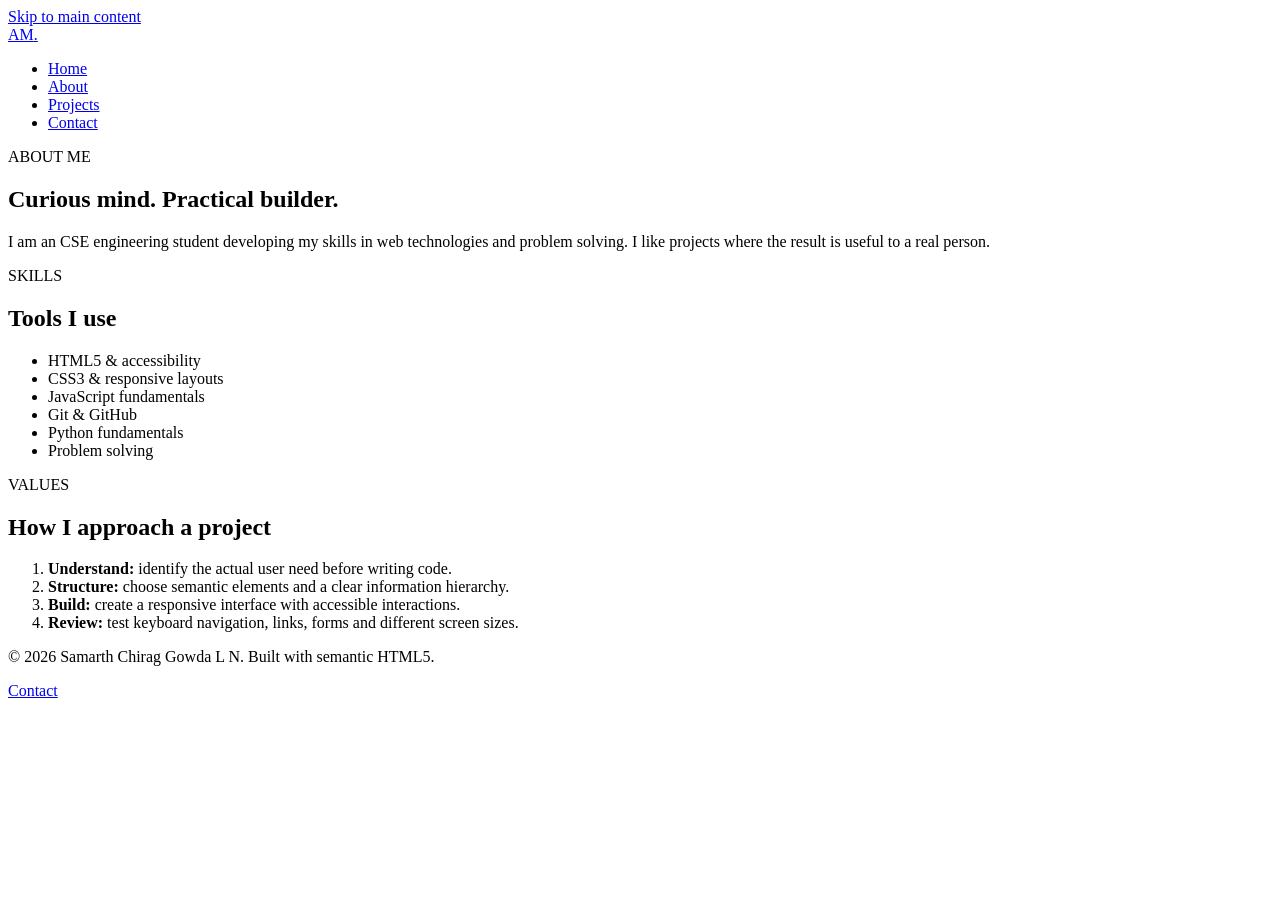
==== about.html @ 26e6dcff "Add files via upload" ====
<!doctype html>
<html lang="en">
<head>
  <meta charset="utf-8">
  <meta name="viewport" content="width=device-width, initial-scale=1">
  <title>About | Samarth Chirag Gowda L N</title>
  <meta name="description" content="Learn about Samarth Chirag Gowda L N's skills, values and approach to web development.">
  <meta name="author" content="Samarth Chirag Gowda L N">
  <meta name="robots" content="index, follow">
  <link rel="stylesheet" href="assets/css/style.css">
</head>
<body>
  <a class="skip-link" href="#main-content">Skip to main content</a>
  <header class="site-header">
    <div class="container header-inner">
      <a class="brand" href="index.html" aria-label="Samarth Chirag Gowda L N home">AM<span aria-hidden="true">.</span></a>
      <nav aria-label="Primary navigation">
        <ul class="nav-list">
          <li><a href="index.html">Home</a></li>
          <li><a href="about.html" aria-current="page">About</a></li>
          <li><a href="projects.html">Projects</a></li>
          <li><a href="contact.html">Contact</a></li>
        </ul>
      </nav>
    </div>
  </header>

  <main id="main-content">
    <section class="page-heading" aria-labelledby="page-title">
      <div class="container narrow">
        <p class="eyebrow">ABOUT ME</p>
        <h1 id="page-title">Curious mind. Practical builder.</h1>
        <p>I am an CSE engineering student developing my skills in web technologies and problem solving. I like projects where the result is useful to a real person.</p>
      </div>
    </section>

    <section class="section" aria-labelledby="skills-title">
      <div class="container two-column">
        <div>
          <p class="eyebrow">SKILLS</p>
          <h2 id="skills-title">Tools I use</h2>
        </div>
        <ul class="skill-list">
          <li>HTML5 &amp; accessibility</li>
          <li>CSS3 &amp; responsive layouts</li>
          <li>JavaScript fundamentals</li>
          <li>Git &amp; GitHub</li>
          <li>Python fundamentals</li>
          <li>Problem solving</li>
        </ul>
      </div>
    </section>

    <section class="section section-muted" aria-labelledby="values-title">
      <div class="container narrow">
        <p class="eyebrow">VALUES</p>
        <h2 id="values-title">How I approach a project</h2>
        <ol class="steps">
          <li><strong>Understand:</strong> identify the actual user need before writing code.</li>
          <li><strong>Structure:</strong> choose semantic elements and a clear information hierarchy.</li>
          <li><strong>Build:</strong> create a responsive interface with accessible interactions.</li>
          <li><strong>Review:</strong> test keyboard navigation, links, forms and different screen sizes.</li>
        </ol>
      </div>
    </section>
  </main>

  <footer class="site-footer">
    <div class="container footer-inner">
      <p>&copy; 2026 Samarth Chirag Gowda L N. Built with semantic HTML5.</p>
      <nav aria-label="Footer navigation"><a href="contact.html">Contact</a></nav>
    </div>
  </footer>
  <script src="assets/js/script.js" defer></script>
</body>
</html>
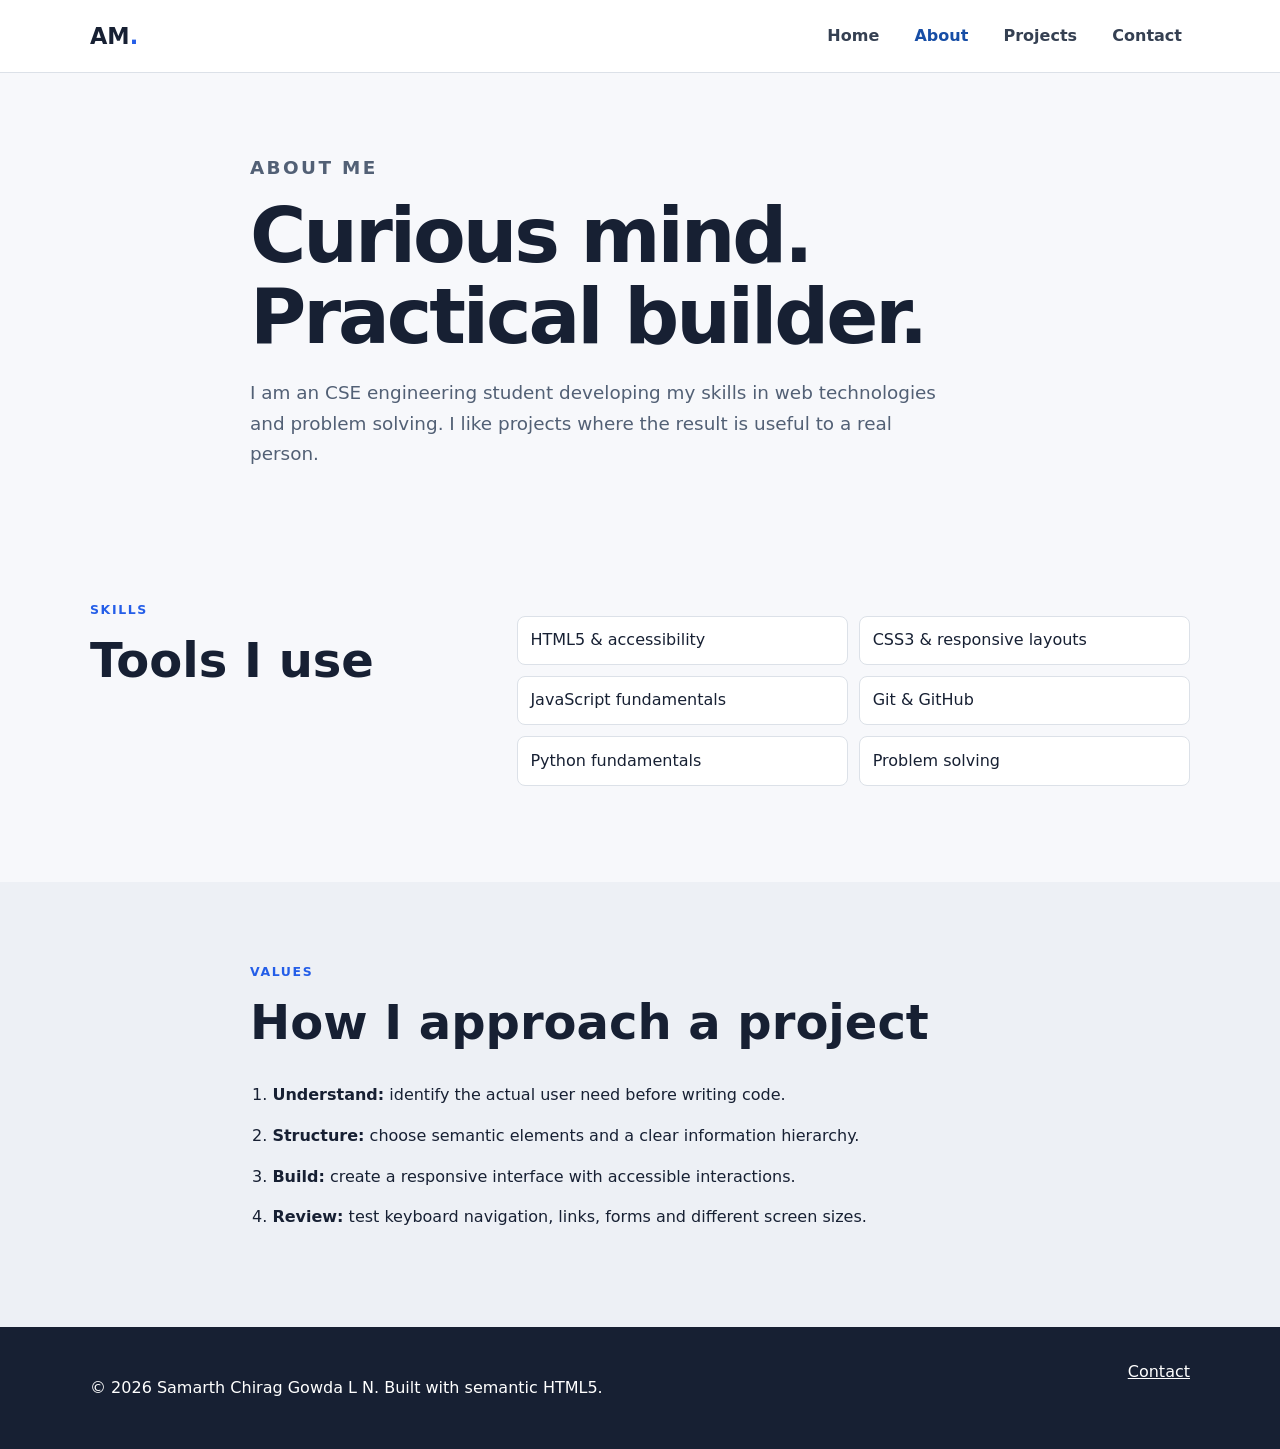
==== commit c59d1bdb: "Update about.html" ====
--- a/about.html
+++ b/about.html
@@ -7,7 +7,7 @@
   <meta name="description" content="Learn about Samarth Chirag Gowda L N's skills, values and approach to web development.">
   <meta name="author" content="Samarth Chirag Gowda L N">
   <meta name="robots" content="index, follow">
-  <link rel="stylesheet" href="assets/css/style.css">
+  <link rel="stylesheet" href="style.css">
 </head>
 <body>
   <a class="skip-link" href="#main-content">Skip to main content</a>
@@ -71,6 +71,6 @@
       <nav aria-label="Footer navigation"><a href="contact.html">Contact</a></nav>
     </div>
   </footer>
-  <script src="assets/js/script.js" defer></script>
+  <script src="script.js" defer></script>
 </body>
 </html>
--- a/style.css
+++ b/style.css
@@ -0,0 +1 @@
+*{box-sizing:border-box}html{scroll-behavior:smooth}body{margin:0;background:#f7f8fb;color:#172033;font-family:system-ui,-apple-system,BlinkMacSystemFont,"Segoe UI",sans-serif;line-height:1.65}a{color:#174ea6}a:focus-visible,button:focus-visible,input:focus-visible,textarea:focus-visible{outline:3px solid #ffbf47;outline-offset:3px}.skip-link{position:absolute;left:1rem;top:-4rem;background:#111827;color:#fff;padding:.75rem 1rem;border-radius:.5rem;z-index:100}.skip-link:focus{top:1rem}.container{width:min(1100px,92%);margin-inline:auto}.narrow{max-width:780px}.site-header{background:#fff;border-bottom:1px solid #dce1e8;position:sticky;top:0;z-index:20}.header-inner{min-height:72px;display:flex;align-items:center;justify-content:space-between;gap:1rem}.brand{font-size:1.4rem;font-weight:900;text-decoration:none;color:#172033}.brand span{color:#245ee8}.nav-list{list-style:none;display:flex;gap:1.2rem;padding:0;margin:0}.nav-list a{text-decoration:none;font-weight:700;color:#354052;padding:.5rem;border-radius:.35rem}.nav-list a[aria-current=page]{color:#174ea6}.hero{padding:6rem 0 5rem;background:#eef3ff}.hero-grid{display:grid;grid-template-columns:1.5fr .8fr;gap:4rem;align-items:center}.eyebrow{font-size:.78rem;font-weight:800;letter-spacing:.13em;color:#245ee8;margin:0 0 .8rem}.hero h1,.page-heading h1{font-size:clamp(2.4rem,6vw,4.8rem);line-height:1.05;letter-spacing:-.04em;margin:.2rem 0 1.3rem}.hero-text,.page-heading p{font-size:1.15rem;max-width:700px;color:#526075}.button-row{display:flex;flex-wrap:wrap;gap:.8rem;margin-top:2rem}.button{display:inline-block;border:2px solid transparent;border-radius:.7rem;padding:.75rem 1.15rem;font:inherit;font-weight:800;text-decoration:none;cursor:pointer}.primary{background:#245ee8;color:#fff}.secondary{background:#fff;color:#172033;border-color:#b8c2d2}.hero-card,.feature-card,.project-card,.contact-form{background:#fff;border:1px solid #dce1e8;border-radius:1rem;box-shadow:0 10px 30px rgba(20,35,60,.06)}.hero-card{padding:2rem}.hero-card ul{padding-left:1.2rem}.card-number,.icon{font-weight:900;color:#245ee8}.section{padding:5rem 0}.section-muted{background:#edf0f5}.section h2{font-size:clamp(1.8rem,4vw,3rem);line-height:1.15;margin:.2rem 0 2rem}.feature-grid,.project-grid{display:grid;grid-template-columns:repeat(3,1fr);gap:1.2rem}.feature-card,.project-card{padding:1.6rem}.feature-card h3,.project-card h3{font-size:1.3rem;margin:.5rem 0}.page-heading{padding:5rem 0 2rem}.two-column{display:grid;grid-template-columns:.7fr 1.3fr;gap:4rem}.skill-list{display:grid;grid-template-columns:1fr 1fr;gap:.7rem;padding:0;list-style:none}.skill-list li,.tag-list li{background:#fff;border:1px solid #dce1e8;border-radius:.5rem;padding:.65rem .8rem}.steps{padding-left:1.4rem}.steps li{margin:.9rem 0}.project-top{display:flex;justify-content:space-between;color:#68758a;font-size:.8rem;font-weight:800;letter-spacing:.08em}.tag-list{display:flex;flex-wrap:wrap;gap:.5rem;padding:0;margin:1.3rem 0 0;list-style:none;font-size:.85rem}.tag-list li{padding:.35rem .55rem}.contact-grid{display:grid;grid-template-columns:.7fr 1.3fr;gap:3rem;align-items:start}.contact-form{padding:2rem}.form-field{margin-bottom:1.2rem}.form-field label{display:block;font-weight:800;margin-bottom:.4rem}.form-field input,.form-field textarea{width:100%;border:2px solid #b8c2d2;border-radius:.55rem;padding:.75rem;font:inherit;color:#172033;background:#fff}.form-field small{display:block;color:#59677b;margin-top:.25rem}.form-status{min-height:1.5rem;font-weight:700}.site-footer{background:#172033;color:#fff;padding:2rem 0}.footer-inner{display:flex;justify-content:space-between;gap:1rem}.footer-inner a{color:#fff}.visually-hidden{position:absolute!important;width:1px!important;height:1px!important;padding:0!important;margin:-1px!important;overflow:hidden!important;clip:rect(0,0,0,0)!important;white-space:nowrap!important;border:0!important}@media(max-width:760px){.hero-grid,.two-column,.contact-grid,.feature-grid,.project-grid{grid-template-columns:1fr}.header-inner{align-items:flex-start;flex-direction:column;padding:1rem 0}.nav-list{flex-wrap:wrap;gap:.3rem}.hero{padding-top:4rem}.skill-list{grid-template-columns:1fr}.footer-inner{flex-direction:column}}@media(prefers-reduced-motion:reduce){html{scroll-behavior:auto}}
